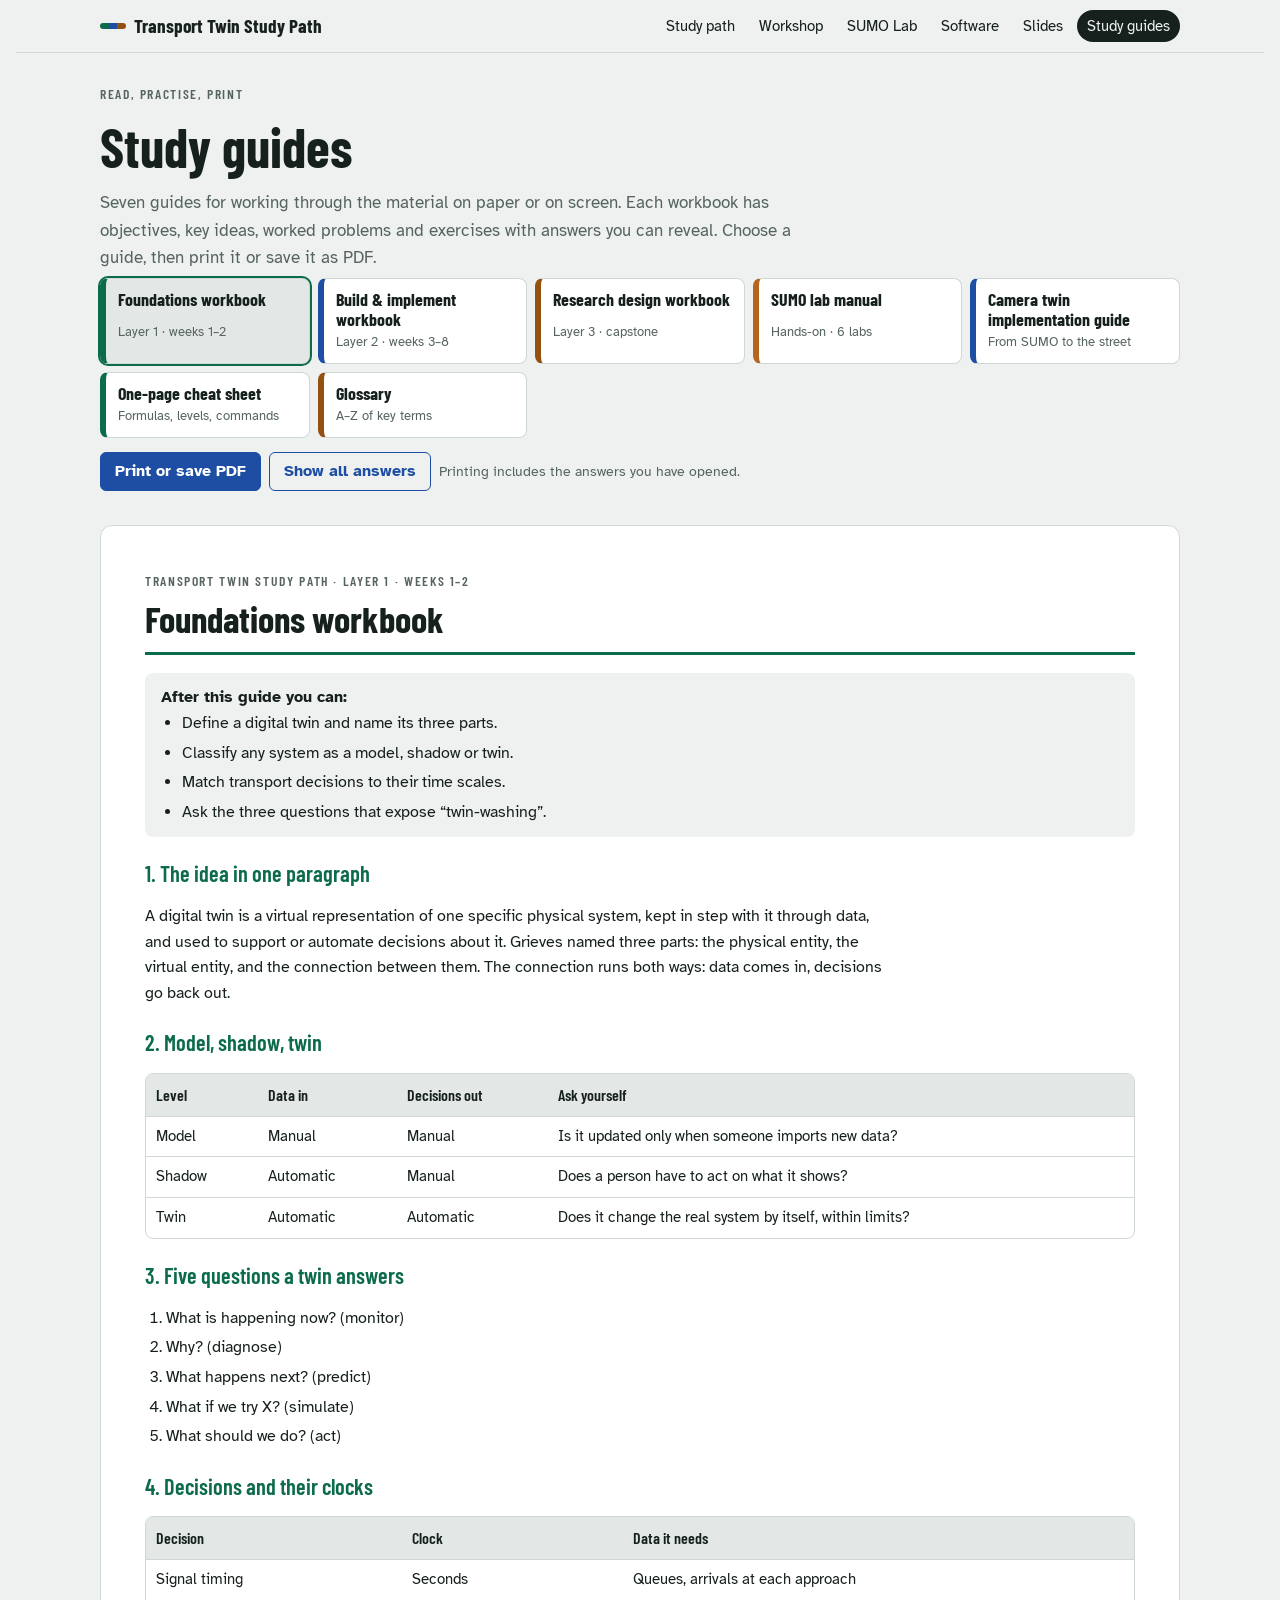
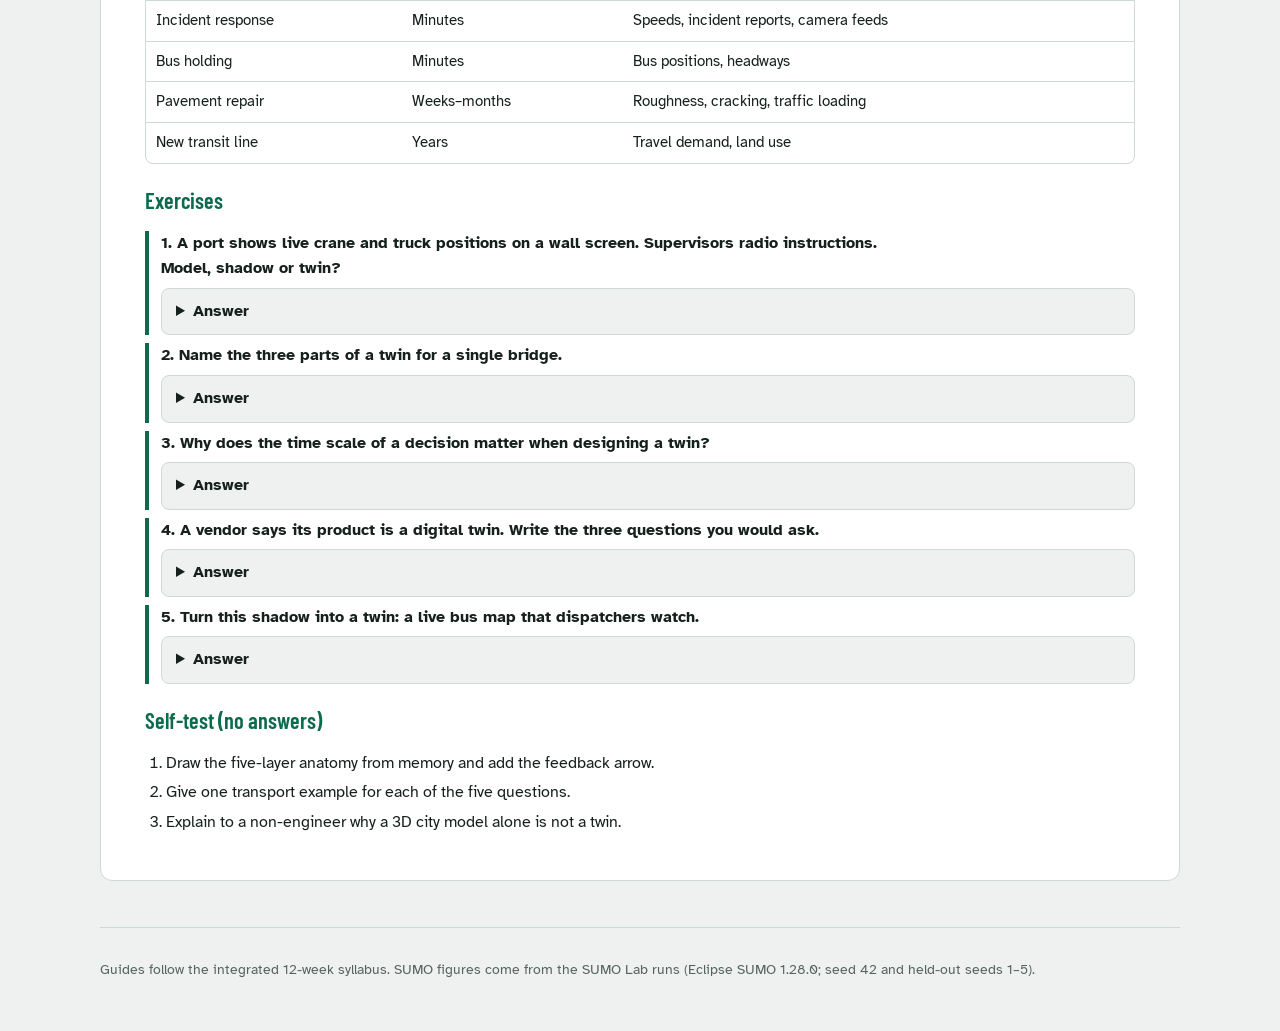
==== guides.html @ 7807d3e2 "Add workshop, SUMO Lab, software guide, slides, study guides; 20-question quizzes" ====
<!doctype html>
<html lang="en">
<head>
<meta charset="utf-8">
<meta name="viewport" content="width=device-width, initial-scale=1, viewport-fit=cover">
<title>Study guides · Transport Twin Study Path</title>
<meta name="description" content="Printable study guides and workbooks on digital twins for transportation, including a SUMO lab manual, a camera twin implementation guide and a one-page cheat sheet.">
<link rel="preconnect" href="https://fonts.googleapis.com">
<link rel="preconnect" href="https://fonts.gstatic.com" crossorigin>
<link rel="stylesheet" href="https://fonts.googleapis.com/css2?family=Barlow+Condensed:wght@500;600;700&family=Atkinson+Hyperlegible:ital,wght@0,400;0,700;1,400&family=JetBrains+Mono:wght@400;600&display=swap">
<link rel="stylesheet" href="site.css">
<style>
.shelf{display:grid;grid-template-columns:repeat(auto-fit,minmax(min(100%,200px),1fr));gap:8px}
.shelf button{text-align:left;border:1px solid var(--line);background:var(--surface);border-radius:8px;padding:10px 12px;display:grid;gap:2px;border-left:6px solid var(--c)}
.shelf button b{font-family:var(--f-display);font-size:1.12rem;line-height:1.15}
.shelf button span{font-size:.82rem;color:var(--muted)}
.shelf button[aria-pressed="true"]{background:var(--sunk);outline:2px solid var(--c)}
.doc{background:var(--surface);border:1px solid var(--line);border-radius:12px;padding:clamp(18px,4vw,44px);display:grid;gap:18px;min-width:0}
.doc header{display:grid;gap:6px;border-bottom:3px solid var(--c);padding-bottom:14px}
.doc h2{font-size:2.3rem}
.doc h3{color:var(--c);margin-top:6px}
.doc p,.doc li{max-width:74ch}
.doc ul,.doc ol{margin:0;padding-left:1.3em;display:grid;gap:4px}
.doc .obj{background:var(--bg);border-radius:8px;padding:12px 16px}
.doc .formula{font-family:var(--f-mono);background:var(--sunk);border-radius:6px;padding:10px 14px;overflow-x:auto}
.doc details{border:1px solid var(--line);border-radius:8px;padding:10px 14px;background:var(--bg)}
.doc details summary{cursor:pointer;font-weight:700}
.doc details[open] summary{margin-bottom:6px}
.doc .ex{display:grid;gap:8px}
.doc .ex > div{border-left:4px solid var(--c);padding-left:12px;display:grid;gap:6px}
.doc .write{border-bottom:1px dashed var(--muted);min-height:1.6em}
.doc .two{display:grid;grid-template-columns:repeat(auto-fit,minmax(min(100%,300px),1fr));gap:12px}
.doc .card{border:1px solid var(--line);border-radius:8px;padding:12px 14px;display:grid;gap:6px;align-content:start}
.doc .card h4{color:var(--c)}
.doc .check li{list-style:none;margin-left:-1.2em}
.doc .check li::before{content:"☐  ";font-family:var(--f-mono)}
.doc dl{display:grid;grid-template-columns:minmax(140px,max-content) 1fr;gap:6px 16px;margin:0}
.doc dt{font-weight:700}
.doc dd{margin:0}
@media (max-width:560px){.doc dl{grid-template-columns:1fr}.doc dd{margin-bottom:6px}}
.tools{display:flex;gap:8px;flex-wrap:wrap;align-items:center}
@media print{
  body{padding:0;background:#fff}
  .sitebar,.hero,.shelf,.tools,footer{display:none!important}
  .doc{border:0;padding:0}
  .doc details{border:0;padding:0}
  .doc details > summary{list-style:none}
  .doc h3{break-after:avoid}
  .doc .card,.doc .ex > div,table{break-inside:avoid}
}
</style>
</head>
<body>
<header class="sitebar"><div class="in">
  <a class="brand" href="index.html"><i></i>Transport Twin Study Path</a>
  <nav aria-label="Site"><a href="index.html">Study path</a><a href="workshop.html">Workshop</a><a href="sumo.html">SUMO Lab</a><a href="software.html">Software</a><a href="slides.html">Slides</a><a href="guides.html" aria-current="page">Study guides</a></nav>
</div></header>
<div class="wrap">
<section class="hero">
  <span class="eyebrow">Read, practise, print</span>
  <h1>Study guides</h1>
  <p class="lede">Seven guides for working through the material on paper or on screen. Each workbook has objectives, key ideas, worked problems and exercises with answers you can reveal. Choose a guide, then print it or save it as PDF.</p>
</section>
<div class="shelf" id="shelf"></div>
<div class="tools" style="margin-top:14px"><button class="btn" id="print">Print or save PDF</button><button class="btn ghost" id="reveal">Show all answers</button><span class="note">Printing includes the answers you have opened.</span></div>
<section class="blk"><article class="doc" id="doc"></article></section>
<footer class="site">Guides follow the integrated 12-week syllabus. SUMO figures come from the SUMO Lab runs (Eclipse SUMO 1.28.0; seed 42 and held-out seeds 1–5).</footer>
</div>
<script>
const ans=(q,a)=>`<div><p><b>${q}</b></p><details><summary>Answer</summary><p>${a}</p></details></div>`;
const G={
g1:{t:"Foundations workbook",s:"Layer 1 · weeks 1–2",c:"--l1",h:`
<div class="obj"><b>After this guide you can:</b><ul><li>Define a digital twin and name its three parts.</li><li>Classify any system as a model, shadow or twin.</li><li>Match transport decisions to their time scales.</li><li>Ask the three questions that expose “twin-washing”.</li></ul></div>
<h3>1. The idea in one paragraph</h3><p>A digital twin is a virtual representation of one specific physical system, kept in step with it through data, and used to support or automate decisions about it. Grieves named three parts: the physical entity, the virtual entity, and the connection between them. The connection runs both ways: data comes in, decisions go back out.</p>
<h3>2. Model, shadow, twin</h3><div class="tbl"><table><thead><tr><th>Level</th><th>Data in</th><th>Decisions out</th><th>Ask yourself</th></tr></thead><tbody><tr><td>Model</td><td>Manual</td><td>Manual</td><td>Is it updated only when someone imports new data?</td></tr><tr><td>Shadow</td><td>Automatic</td><td>Manual</td><td>Does a person have to act on what it shows?</td></tr><tr><td>Twin</td><td>Automatic</td><td>Automatic</td><td>Does it change the real system by itself, within limits?</td></tr></tbody></table></div>
<h3>3. Five questions a twin answers</h3><ol><li>What is happening now? (monitor)</li><li>Why? (diagnose)</li><li>What happens next? (predict)</li><li>What if we try X? (simulate)</li><li>What should we do? (act)</li></ol>
<h3>4. Decisions and their clocks</h3><div class="tbl"><table><thead><tr><th>Decision</th><th>Clock</th><th>Data it needs</th></tr></thead><tbody><tr><td>Signal timing</td><td>Seconds</td><td>Queues, arrivals at each approach</td></tr><tr><td>Incident response</td><td>Minutes</td><td>Speeds, incident reports, camera feeds</td></tr><tr><td>Bus holding</td><td>Minutes</td><td>Bus positions, headways</td></tr><tr><td>Pavement repair</td><td>Weeks–months</td><td>Roughness, cracking, traffic loading</td></tr><tr><td>New transit line</td><td>Years</td><td>Travel demand, land use</td></tr></tbody></table></div>
<h3>Exercises</h3><div class="ex">
${ans("1. A port shows live crane and truck positions on a wall screen. Supervisors radio instructions. Model, shadow or twin?","Shadow. Data flows in automatically; decisions go back by people.")}
${ans("2. Name the three parts of a twin for a single bridge.","The physical bridge; a virtual model of it (geometry, materials, condition, loads); and the connection: sensor data in (strain, vibration, inspections) and decisions out (load limits, repair orders).")}
${ans("3. Why does the time scale of a decision matter when designing a twin?","It sets the update rate, the model detail and the latency you can accept. A signal twin needs data every second; a pavement twin can update weekly.")}
${ans("4. A vendor says its product is a digital twin. Write the three questions you would ask.","Which data flows in automatically and how often? Which decision does it change, and who or what acts on it? How is its accuracy measured against reality?")}
${ans("5. Turn this shadow into a twin: a live bus map that dispatchers watch.","Add prediction of bunching and an automatic or one-click instruction to drivers (hold or skip), then measure the effect on headways. The loop closes when decisions go back to buses without manual relaying.")}
</div>
<h3>Self-test (no answers)</h3><ol><li>Draw the five-layer anatomy from memory and add the feedback arrow.</li><li>Give one transport example for each of the five questions.</li><li>Explain to a non-engineer why a 3D city model alone is not a twin.</li></ol>`},
g2:{t:"Build & implement workbook",s:"Layer 2 · weeks 3–8",c:"--l2",h:`
<div class="obj"><b>After this guide you can:</b><ul><li>Choose data sources and standards for a twin.</li><li>Use q = k × v and the Greenshields model to estimate capacity.</li><li>Choose a simulation level and explain TraCI.</li><li>Calibrate and validate with GEH.</li><li>Plan a seven-step rollout.</li></ul></div>
<h3>1. Formulas you must know</h3>
<div class="formula">q = k × v<br>Greenshields: v = v<sub>f</sub>(1 − k/k<sub>j</sub>)   q<sub>max</sub> = v<sub>f</sub>·k<sub>j</sub>/4 at k<sub>c</sub> = k<sub>j</sub>/2<br>GEH = √( 2(M − C)² / (M + C) )   target: GEH &lt; 5 on ≥ 85% of links</div>
<h3>2. Worked problems</h3><div class="ex">
<div><p><b>Capacity.</b> A lane has v<sub>f</sub> = 90 km/h and k<sub>j</sub> = 100 veh/km.</p><p>k<sub>c</sub> = 50 veh/km; speed at capacity = 45 km/h; q<sub>max</sub> = 90 × 100 / 4 = <b>2,250 veh/h</b>.</p></div>
<div><p><b>GEH.</b> Model 450 veh/h, count 520 veh/h.</p><p>GEH = √(2 × 70² / 970) = √10.1 ≈ <b>3.2</b>: passes.</p></div>
<div><p><b>Latency budget.</b> A signal twin must decide within 2 s. Camera processing takes 0.4 s, network 0.2 s, state update 0.3 s, look-ahead simulation 1.5 s.</p><p>Total 2.4 s: too slow. Shorten the look-ahead (fewer candidates or a surrogate model) or run it continuously ahead of time.</p></div></div>
<h3>3. Choosing a simulation level</h3><div class="tbl"><table><thead><tr><th>If the decision is about…</th><th>Use</th><th>Example tool</th></tr></thead><tbody><tr><td>Lane changes, signals, ramps</td><td>Microscopic</td><td>SUMO, Vissim</td></tr><tr><td>Route choice across a city</td><td>Mesoscopic</td><td>Aimsun meso, MATSim</td></tr><tr><td>Regional strategy, fast forecasts</td><td>Macroscopic</td><td>Visum, cell transmission</td></tr><tr><td>Automated vehicle sensors</td><td>Vehicle level</td><td>CARLA + SUMO</td></tr></tbody></table></div>
<h3>4. Standards picker</h3><ul><li>Transit schedules and live data: GTFS, GTFS-Realtime, SIRI, NeTEx</li><li>Road traffic exchange: DATEX II</li><li>Signal controllers: NTCIP 1202</li><li>Smart city data: NGSI-LD (FIWARE)</li><li>3D and assets: CityGML, IFC 4.3, OpenDRIVE</li></ul>
<h3>Exercises</h3><div class="ex">
${ans("1. v<sub>f</sub> = 110 km/h, k<sub>j</sub> = 70 veh/km. Find capacity and critical density.","k<sub>c</sub> = 35 veh/km; q<sub>max</sub> = 110 × 70 / 4 = 1,925 veh/h per lane.")}
${ans("2. Model 1,800 veh/h, count 1,500 veh/h. GEH? Pass or fail?","√(2 × 300² / 3,300) = √54.5 ≈ 7.4. Fails; check demand or network coding on that link.")}
${ans("3. Why validate on days not used for calibration?","A model always fits the data it was tuned on. Only unseen data shows whether it predicts.")}
${ans("4. Which data source would you add to loops to estimate queues at a junction, and why?","Video with computer vision (or radar): loops see one point, while a camera sees the whole queue. Fusing both covers each other's blind spots.")}
${ans("5. Put these in order: close the loop; data audit; shadow first; use case; human in the loop; model and validate; scale.","Use case → data audit → shadow first → model and validate → human in the loop → close the loop → scale.")}
</div>`},
g3:{t:"Research design workbook",s:"Layer 3 · capstone",c:"--l3",h:`
<div class="obj"><b>After this guide you can:</b><ul><li>Place a study on the maturity ladder.</li><li>Pick a gap and justify it from the literature.</li><li>Write a research question, design and evaluation plan.</li><li>Name the main threats to validity.</li></ul></div>
<h3>1. The ten gaps</h3><div class="two">
<div class="card"><h4>Technical</h4><ol><li value="1">Closing the loop</li><li value="2">Data fusion and quality</li><li value="3">Interoperability and federation</li><li value="4">Whole-lifecycle twins</li><li value="8">Scale and real-time computation</li></ol></div>
<div class="card"><h4>Human, trust and organisation</h4><ol><li value="5">Human behaviour and vulnerable road users</li><li value="6">Fidelity, uncertainty and trust</li><li value="7">Security, privacy, connectivity</li><li value="9">Organisation, skills, business models</li><li value="10">Under-studied modes such as buses</li></ol></div></div>
<h3>2. Research question formula</h3><div class="formula">To what extent does [twin feature] change [measure] for [decision] on [system], compared with [baseline]?</div><p>Example: To what extent does feeding the twin camera data instead of loop data change time loss for signal timing on a three-junction corridor, compared with actuated control?</p>
<h3>3. Evaluation plan template</h3><div class="tbl"><table><thead><tr><th>Dimension</th><th>Your measure</th><th>Target or baseline</th></tr></thead><tbody><tr><td>Fidelity</td><td class="write"></td><td class="write"></td></tr><tr><td>Timeliness</td><td class="write"></td><td class="write"></td></tr><tr><td>Decision value</td><td class="write"></td><td class="write"></td></tr><tr><td>Safety</td><td class="write"></td><td class="write"></td></tr><tr><td>Robustness</td><td class="write"></td><td class="write"></td></tr><tr><td>Acceptance</td><td class="write"></td><td class="write"></td></tr></tbody></table></div>
<h3>4. Threats to validity checklist</h3><ul class="check"><li>Is the model calibrated and validated on different data?</li><li>Did you use several random seeds and report the spread?</li><li>Could demand, weather or events explain a before–after change?</li><li>Are results specific to one site? Say so.</li><li>Did you classify other studies by data flow, not by their label?</li></ul>
<h3>Exercises</h3><div class="ex">
${ans("1. A paper describes a 3D city model updated monthly from surveys and calls it a twin. Which rung?","Rung 1, a digital model: no automatic data flow in either direction.")}
${ans("2. In the SUMO Lab, a twin tuned on one seed lost 28.0 s per trip on that seed but 48.7 s on five new seeds, against 35.0 s for actuated control. Which gap and which lesson?","Gap 6, fidelity, uncertainty and trust. The lesson is overfitting: tune on training seeds or days, then report results on held-out ones.")}
${ans("3. Write a research question about gap 1 for a metro line.","To what extent does automatic dwell-time control by a twin improve headway regularity on a metro line, compared with the same twin advising controllers manually?")}
${ans("4. Name a threat to validity for a single-seed simulation result, and a fix.","Random variation may favour one controller. Run several seeds and report the mean and range; the SUMO Lab does this for five seeds.")}
</div>`},
g4:{t:"SUMO lab manual",s:"Hands-on · 6 labs",c:"--c-cam",h:`
<div class="obj"><b>After these labs you can:</b><ul><li>Build a SUMO network from plain XML.</li><li>Generate demand and place detectors.</li><li>Drive SUMO from Python with TraCI.</li><li>Run a twin controller and a camera-fed twin.</li><li>Calibrate with GEH and compare controllers fairly.</li></ul><p class="note">Files: github.com/smrahmanbd/transport-twin-study/tree/main/sumo</p></div>
<h3>Lab 0 · Set up (15 min)</h3><div class="formula">pip install eclipse-sumo traci sumolib rtree<br>python -c "import sumo; print(sumo.SUMO_HOME)"</div><p>Set the environment variable SUMO_HOME to the printed path. Check with <code>sumo --version</code>.</p>
<h3>Lab 1 · Network (20 min)</h3><ol><li>Open <code>corridor.nod.xml</code> and <code>corridor.edg.xml</code>. Sketch the corridor on paper.</li><li>Run netconvert for the fixed and actuated networks (commands in README).</li><li>Open <code>corridor_fixed.net.xml</code> in netedit and find the signal programme at J2.</li></ol><p><b>Check:</b> J2 has 4 phases: main green 42 s, yellow 3 s, side green 42 s, yellow 3 s.</p>
<h3>Lab 2 · Demand and sensors (20 min)</h3><ol><li>Run <code>make_routes.py</code>, <code>make_detectors.py</code> and <code>camera_sensor.py</code>.</li><li>Open <code>corridor.sumocfg</code> in sumo-gui and run it. Find the cameras (yellow) and the E2 detectors.</li></ol><p><b>Check:</b> 18 approach lanes have detectors.</p>
<h3>Lab 3 · Baselines (20 min)</h3><div class="formula">python run_scenario.py --controller fixed --demand medium<br>python run_scenario.py --controller actuated --demand medium</div><p><b>Expected:</b> time loss about 136 s per trip with fixed-time and about 35 s with actuated control.</p>
<h3>Lab 4 · Your first twin (40 min)</h3><ol><li>Read <code>twin_controller.py</code>. Mark the sense, estimate, decide and act parts.</li><li>Run <code>--controller twin</code> with <code>--gui</code> and watch J2 hold green for platoons.</li><li>Change <code>HORIZON</code> to 4 s and 20 s and record time loss and stops.</li></ol><p><b>Expected:</b> about 47 s time loss and 1.4 stops per trip at medium demand with the default 8 s horizon (seed 42). Fewer stops than actuated control, but more delay at this demand.</p>
<h3>Lab 5 · Camera twin (30 min)</h3><ol><li>Read <code>camera_sensor.py</code>. List its five flaws.</li><li>Run <code>--controller twin_camera</code>. Note the detection rate it reports.</li><li>Set <code>p_far=0.95</code> and the noise to 0.3 m; rerun. How do the detection rate and the time loss change?</li></ol>
<h3>Lab 6 · Calibrate and compare fairly (30 min)</h3><ol><li>Run <code>calibrate_geh.py</code>. Record the share of loops under GEH 5 before and after.</li><li>Run <code>multi_seed.py</code> and compare the range across seeds with the differences between controllers.</li></ol>
<h3>Lab report template</h3><ul class="check"><li>Question and hypothesis</li><li>What you changed (one thing per run)</li><li>Results table: time loss, stops, eastbound corridor time, across seeds</li><li>One chart</li><li>What surprised you, and one threat to validity</li></ul>`},
g5:{t:"Camera twin implementation guide",s:"From SUMO to the street",c:"--l2",h:`
<div class="obj"><b>Purpose:</b> a step-by-step checklist for turning the SUMO camera twin into a pilot on a real corridor, with what each step must deliver and how to know it is done.</div>
<div class="tbl"><table><thead><tr><th>#</th><th>Step</th><th>Deliverable</th><th>Done when</th></tr></thead><tbody>
<tr><td>1</td><td>Use case and safety rules</td><td>One-page charter: decision, owner, measures, min/max green, fallback plan</td><td>Signed by the signal owner</td></tr>
<tr><td>2</td><td>Camera siting and survey</td><td>Camera positions, coverage map, ≥ 4 surveyed ground points per camera, privacy assessment</td><td>Every approach covered 80–110 m</td></tr>
<tr><td>3</td><td>Detection and tracking</td><td>Edge computer running a detector (e.g. YOLO) and tracker (e.g. ByteTrack)</td><td>≥ 90% of vehicles detected in a manual count sample</td></tr>
<tr><td>4</td><td>Pixels to lanes</td><td>Homography per camera, lane map matching</td><td>Median position error ≤ 1.5 m on surveyed points</td></tr>
<tr><td>5</td><td>Streaming</td><td>MQTT topics, message schema, clock sync (NTP/PTP)</td><td>End-to-end latency ≤ 1 s, 99.5% message delivery</td></tr>
<tr><td>6</td><td>Twin synchronisation</td><td>SUMO model fed by detections; demand recalibrated every 15 min</td><td>Queue lengths within ±2 vehicles of video review</td></tr>
<tr><td>7</td><td>Decision logic</td><td>Controller with look-ahead tests; logged reasons</td><td>Beats actuated control in calibrated simulation over ≥ 5 seeds</td></tr>
<tr><td>8</td><td>Safety shell and actuation</td><td>Interface to the controller (NTCIP 1202 or vendor API) sending only extend or end-green</td><td>Fallback to normal plan when messages stop, tested</td></tr>
<tr><td>9</td><td>Shadow mode</td><td>2–4 weeks of logged recommendations next to actual signal behaviour</td><td>Operators agree on failure cases and fixes</td></tr>
<tr><td>10</td><td>Closed loop and evaluation</td><td>Control on agreed hours; matched-day comparison</td><td>Delay, stops and safety conflicts reported with uncertainty</td></tr></tbody></table></div>
<h3>Key code fragments</h3>
<p><b>Pixels to road coordinates</b></p><pre class="code">H, _ = cv2.findHomography(np.float32(pixel_pts), np.float32(road_pts))
u, v = (x1 + x2) / 2, y2                      # bottom-centre of the box
p = H @ np.array([u, v, 1.0]); x, y = p[0] / p[2], p[1] / p[2]</pre>
<p><b>Publishing detections</b></p><pre class="code">client.publish("corridor/cameras/J2", json.dumps(
    {"cam": "cam_J2", "t": time.time(), "dets": dets}), qos=1)</pre>
<p><b>Mirroring tracked vehicles in SUMO</b></p><pre class="code">traci.vehicle.moveToXY(f"cam{d['track']}", "", -1, d["x"], d["y"], keepRoute=2)</pre>
<h3>Risks to plan for</h3><div class="two"><div class="card"><h4>Technical</h4><ul><li>Night, rain, glare and dirty lenses lower detection</li><li>Occlusion in long queues (detection fell from 84% to 56% between low and high demand in the SUMO Lab)</li><li>Camera movement after maintenance breaks the homography</li></ul></div><div class="card"><h4>Organisational</h4><ul><li>Who may change signal timings automatically</li><li>Privacy approvals for video processing</li><li>Who maintains the models after the pilot</li></ul></div></div>`},
cheat:{t:"One-page cheat sheet",s:"Formulas, levels, commands",c:"--l1",h:`
<div class="two">
<div class="card"><h4>Levels</h4><p><b>Model</b> manual ⇄ manual · <b>Shadow</b> auto → manual · <b>Twin</b> auto ⇄ auto</p><p>Five questions: now · why · next · what if · act</p></div>
<div class="card"><h4>Traffic flow</h4><p class="mono">q = k·v · q<sub>max</sub> = v<sub>f</sub>k<sub>j</sub>/4 · k<sub>c</sub> = k<sub>j</sub>/2</p><p>Motorway lane capacity ≈ 1,800–2,200 veh/h</p></div>
<div class="card"><h4>Calibration</h4><p class="mono">GEH = √(2(M−C)²/(M+C))</p><p>GEH &lt; 5 on ≥ 85% of links · travel time within 15% on ≥ 85% of routes</p></div>
<div class="card"><h4>Simulation levels</h4><p>Macro: regions · Meso: city · Micro: corridor · Vehicle: AV sensors</p></div>
<div class="card"><h4>Standards</h4><p>GTFS(-RT), SIRI, NeTEx · DATEX II · NTCIP · NGSI-LD · CityGML · IFC 4.3 · OpenDRIVE · SAE J2735</p></div>
<div class="card"><h4>Rollout</h4><p>Use case → audit → shadow → validate → human in loop → close loop → scale</p></div>
<div class="card"><h4>SUMO commands</h4><pre class="code">netconvert -n x.nod.xml -e x.edg.xml -o x.net.xml
sumo-gui -c corridor.sumocfg
python run_scenario.py --controller twin --gui</pre></div>
<div class="card"><h4>TraCI calls</h4><pre class="code">traci.simulationStep()
traci.lanearea.getJamLengthVehicle(det)
traci.vehicle.getPosition(veh)
traci.trafficlight.setPhase(tls, i)
traci.trafficlight.setPhaseDuration(tls, s)</pre></div>
<div class="card"><h4>Evaluate a twin on</h4><p>Fidelity · timeliness · decision value · safety · robustness · acceptance</p></div>
<div class="card"><h4>A research question names</h4><p>The decision + the gap + the evidence</p></div>
</div>`},
gloss:{t:"Glossary",s:"A–Z of key terms",c:"--l3",h:`<dl>
<dt>Actuated control</dt><dd>Signals that extend or end green based on local detector gaps.</dd>
<dt>APC / AVL</dt><dd>Automatic passenger counting / automatic vehicle location on buses.</dd>
<dt>Calibration</dt><dd>Adjusting model inputs and parameters so outputs match observations.</dd>
<dt>Capacity</dt><dd>The maximum sustainable flow on a lane or road.</dd>
<dt>Co-simulation</dt><dd>Running two simulators together, such as SUMO with CARLA.</dd>
<dt>Critical density</dt><dd>The density at which flow peaks.</dd>
<dt>Data assimilation</dt><dd>Updating a model's state estimate with new observations.</dd>
<dt>DATEX II</dt><dd>European standard for exchanging road traffic information.</dd>
<dt>Digital model / shadow / twin</dt><dd>No automatic data flow / automatic flow in only / automatic flow both ways.</dd>
<dt>E1 / E2 detector</dt><dd>SUMO induction loop (a point) / lane-area detector (a stretch of lane).</dd>
<dt>Federated twin</dt><dd>Several organisations' twins exchanging state and decisions.</dd>
<dt>GEH</dt><dd>Statistic comparing modelled and counted flows; under 5 is a good match.</dd>
<dt>GTFS-Realtime</dt><dd>Standard feed of live transit positions, delays and alerts.</dd>
<dt>Homography</dt><dd>A mapping from image pixels to positions on the road plane.</dd>
<dt>IFC 4.3</dt><dd>BIM standard that covers roads, rail and bridges.</dd>
<dt>Map matching</dt><dd>Assigning a measured position to a lane or road.</dd>
<dt>MQTT</dt><dd>Lightweight publish–subscribe messaging, common for sensors.</dd>
<dt>NGSI-LD</dt><dd>ETSI context-information API used by FIWARE platforms.</dd>
<dt>NTCIP 1202</dt><dd>US standard objects for communicating with signal controllers.</dd>
<dt>Occlusion</dt><dd>A camera's view of one vehicle blocked by another.</dd>
<dt>OD matrix</dt><dd>Trips between every pair of zones.</dd>
<dt>Platoon</dt><dd>A group of vehicles travelling together, often released by a signal.</dd>
<dt>Safety surrogate</dt><dd>A conflict measure, such as time-to-collision, used instead of crash counts.</dd>
<dt>Shadow mode</dt><dd>Running a twin that only recommends while people keep control.</dd>
<dt>Surrogate model</dt><dd>A fast machine-learning approximation of a slow simulator.</dd>
<dt>Time loss</dt><dd>Extra travel time compared with driving the route at free speed.</dd>
<dt>TraCI</dt><dd>SUMO's interface for reading and controlling a running simulation.</dd>
<dt>Validation</dt><dd>Testing a calibrated model on data not used for calibration.</dd></dl>`}
};
const $=s=>document.querySelector(s);
let cur="g1";
$("#shelf").innerHTML=Object.entries(G).map(([k,g])=>`<button data-k="${k}" style="--c:var(${g.c})" aria-pressed="${k===cur}"><b>${g.t}</b><span>${g.s}</span></button>`).join("");
function show(k){cur=k;const g=G[k];document.querySelectorAll("#shelf button").forEach(b=>b.setAttribute("aria-pressed",String(b.dataset.k===k)));
  const d=$("#doc"); d.style.setProperty("--c",`var(${g.c})`);
  d.innerHTML=`<header><span class="eyebrow">Transport Twin Study Path · ${g.s}</span><h2>${g.t}</h2></header>${g.h}`;
  try{history.replaceState(null,"","#"+k)}catch(e){}}
document.querySelectorAll("#shelf button").forEach(b=>b.onclick=()=>show(b.dataset.k));
$("#print").onclick=()=>window.print();
$("#reveal").onclick=()=>document.querySelectorAll("#doc details").forEach(d=>d.open=true);
const h=(location.hash||"").slice(1); show(G[h]?h:"g1");
</script>
</body>
</html>
---- site.css ----
/* Shared styles for SUMO Lab, Slides and Study guides.
   Layout: one centred column with a sticky site bar; colours follow highway guide signs. */
:root{
  --bg:#eef1f0; --surface:#ffffff; --sunk:#e3e8e6; --ink:#16201c; --muted:#56645f; --line:#cfd8d4;
  --l1:#0b6b4c; --l1-soft:#dcefe6; --l2:#1d4ea3; --l2-soft:#dde6f6; --l3:#94500f; --l3-soft:#f4e6d6;
  --on-acc:#ffffff; --sign:#e8b52a; --good:#1c7a3c; --good-soft:#dcf0e1; --bad:#b3261e; --bad-soft:#f8e0dd;
  --c-fixed:#7a8682; --c-act:#1d4ea3; --c-twin:#0b6b4c; --c-cam:#b5651d;
  --f-display:"Barlow Condensed","Arial Narrow",Arial,sans-serif;
  --f-body:"Atkinson Hyperlegible",system-ui,-apple-system,"Segoe UI",sans-serif;
  --f-mono:"JetBrains Mono",ui-monospace,SFMono-Regular,Menlo,monospace;
  --acc:var(--l2); --acc-soft:var(--l2-soft);
  color-scheme:light;
}
@media (prefers-color-scheme: dark){:root:not([data-theme="light"]){
  --bg:#0f1513; --surface:#17201c; --sunk:#1e2925; --ink:#e4ebe8; --muted:#9aaaa4; --line:#2c3833;
  --l1:#3cbf8a; --l1-soft:#173229; --l2:#78a2f0; --l2-soft:#1a2740; --l3:#e59c55; --l3-soft:#352616;
  --on-acc:#0d1311; --sign:#f0c445; --good:#5cc97f; --good-soft:#163323; --bad:#ff8a80; --bad-soft:#3a1a18;
  --c-fixed:#9aa8a3; --c-act:#78a2f0; --c-twin:#3cbf8a; --c-cam:#e59c55; color-scheme:dark}}
:root[data-theme="dark"]{
  --bg:#0f1513; --surface:#17201c; --sunk:#1e2925; --ink:#e4ebe8; --muted:#9aaaa4; --line:#2c3833;
  --l1:#3cbf8a; --l1-soft:#173229; --l2:#78a2f0; --l2-soft:#1a2740; --l3:#e59c55; --l3-soft:#352616;
  --on-acc:#0d1311; --sign:#f0c445; --good:#5cc97f; --good-soft:#163323; --bad:#ff8a80; --bad-soft:#3a1a18;
  --c-fixed:#9aa8a3; --c-act:#78a2f0; --c-twin:#3cbf8a; --c-cam:#e59c55; color-scheme:dark}
*{box-sizing:border-box}
html{scroll-behavior:smooth}
@media (prefers-reduced-motion: reduce){html{scroll-behavior:auto}*{transition:none!important;animation:none!important}}
body{margin:0;background:var(--bg);color:var(--ink);font-family:var(--f-body);font-size:16px;line-height:1.6;
  padding-left:max(16px,env(safe-area-inset-left,0px));padding-right:max(16px,env(safe-area-inset-right,0px))}
[hidden]{display:none!important}
img{max-width:100%}
.wrap{max-width:1080px;margin:0 auto}
h1,h2,h3,h4{font-family:var(--f-display);line-height:1.1;text-wrap:balance;margin:0}
h1{font-size:clamp(2.3rem,6vw,3.4rem);font-weight:700}
h2{font-size:2rem;font-weight:700}
h3{font-size:1.4rem;font-weight:600}
h4{font-size:1.15rem;font-weight:600}
p{margin:0}
a{color:var(--acc)}
.eyebrow{font-family:var(--f-display);text-transform:uppercase;letter-spacing:.12em;font-size:.85rem;font-weight:600;color:var(--muted)}
.muted{color:var(--muted)}
code,.mono{font-family:var(--f-mono);font-size:.88em}
:focus-visible{outline:3px solid var(--sign);outline-offset:2px}
button{font:inherit;color:inherit;cursor:pointer}

/* site bar */
body::before{content:"";position:fixed;inset:0 0 auto;height:env(safe-area-inset-top,0px);z-index:10;background:var(--bg)}
.sitebar{position:sticky;top:env(safe-area-inset-top,0px);z-index:6;background:var(--bg);border-bottom:1px solid var(--line)}
.sitebar .in{max-width:1080px;margin:0 auto;display:flex;gap:6px 18px;align-items:center;flex-wrap:wrap;padding-block:10px}
.sitebar .brand{font-family:var(--f-display);font-weight:700;font-size:1.2rem;text-decoration:none;color:var(--ink);margin-right:auto;display:flex;gap:8px;align-items:center}
.sitebar .brand i{display:inline-block;width:26px;height:6px;border-radius:3px;background:linear-gradient(90deg,var(--l1) 0 33%,var(--l2) 33% 66%,var(--l3) 66%)}
.sitebar nav{display:flex;gap:4px;flex-wrap:wrap}
.sitebar nav a{text-decoration:none;color:var(--ink);padding:4px 10px;border-radius:999px;font-size:.95rem}
.sitebar nav a:hover{background:var(--sunk)}
.sitebar nav a[aria-current="page"]{background:var(--ink);color:var(--bg)}

/* common blocks */
.hero{padding-block:30px 6px;display:grid;gap:12px}
.hero .lede{max-width:66ch;color:var(--muted);font-size:1.08rem}
section.blk{padding-block:34px 6px;display:grid;gap:16px;scroll-margin-top:70px}
.blk-head{display:grid;gap:4px}
.blk-head p{color:var(--muted);max-width:68ch}
.panel{background:var(--surface);border:1px solid var(--line);border-radius:10px;padding:16px 18px;display:grid;gap:10px;min-width:0}
.panel ul,.panel ol{margin:0;padding-left:1.3em;display:grid;gap:4px}
.tbl{overflow-x:auto;border:1px solid var(--line);border-radius:8px}
table{border-collapse:collapse;width:100%;font-size:.93rem;min-width:520px}
th,td{text-align:left;vertical-align:top;padding:8px 10px;border-bottom:1px solid var(--line)}
th{font-family:var(--f-display);font-weight:600;font-size:1rem;background:var(--sunk)}
td.num,th.num{text-align:right;font-variant-numeric:tabular-nums;font-family:var(--f-mono);font-size:.88rem}
tr:last-child td{border-bottom:0}
pre.code{margin:0;font-family:var(--f-mono);font-size:.83rem;line-height:1.5;background:var(--sunk);border-radius:8px;padding:14px;overflow-x:auto;white-space:pre}
.btn{border:1px solid var(--acc);background:var(--acc);color:var(--on-acc);border-radius:6px;padding:6px 14px;font-weight:700;text-decoration:none;display:inline-block}
.btn.ghost{background:transparent;color:var(--acc)}
.seg{display:inline-flex;flex-wrap:wrap;border:1px solid var(--line);border-radius:8px;overflow:hidden}
.seg button{border:0;background:var(--surface);padding:6px 12px;border-right:1px solid var(--line);font-size:.93rem}
.seg button:last-child{border-right:0}
.seg button[aria-pressed="true"]{background:var(--ink);color:var(--bg)}
.grid2{display:grid;grid-template-columns:repeat(auto-fit,minmax(min(100%,320px),1fr));gap:14px}
.stats{display:grid;grid-template-columns:repeat(auto-fit,minmax(140px,1fr));gap:8px}
.stat{background:var(--bg);border-radius:8px;padding:8px 12px}
.stat .v{font-family:var(--f-mono);font-weight:600;font-size:1.25rem;font-variant-numeric:tabular-nums}
.stat .k{font-size:.8rem;color:var(--muted)}
.note{font-size:.9rem;color:var(--muted)}
.callout{background:var(--acc-soft);border-left:5px solid var(--sign);border-radius:6px;padding:12px 16px}
footer.site{padding-block:30px 50px;border-top:1px solid var(--line);margin-top:40px;font-size:.9rem;color:var(--muted)}
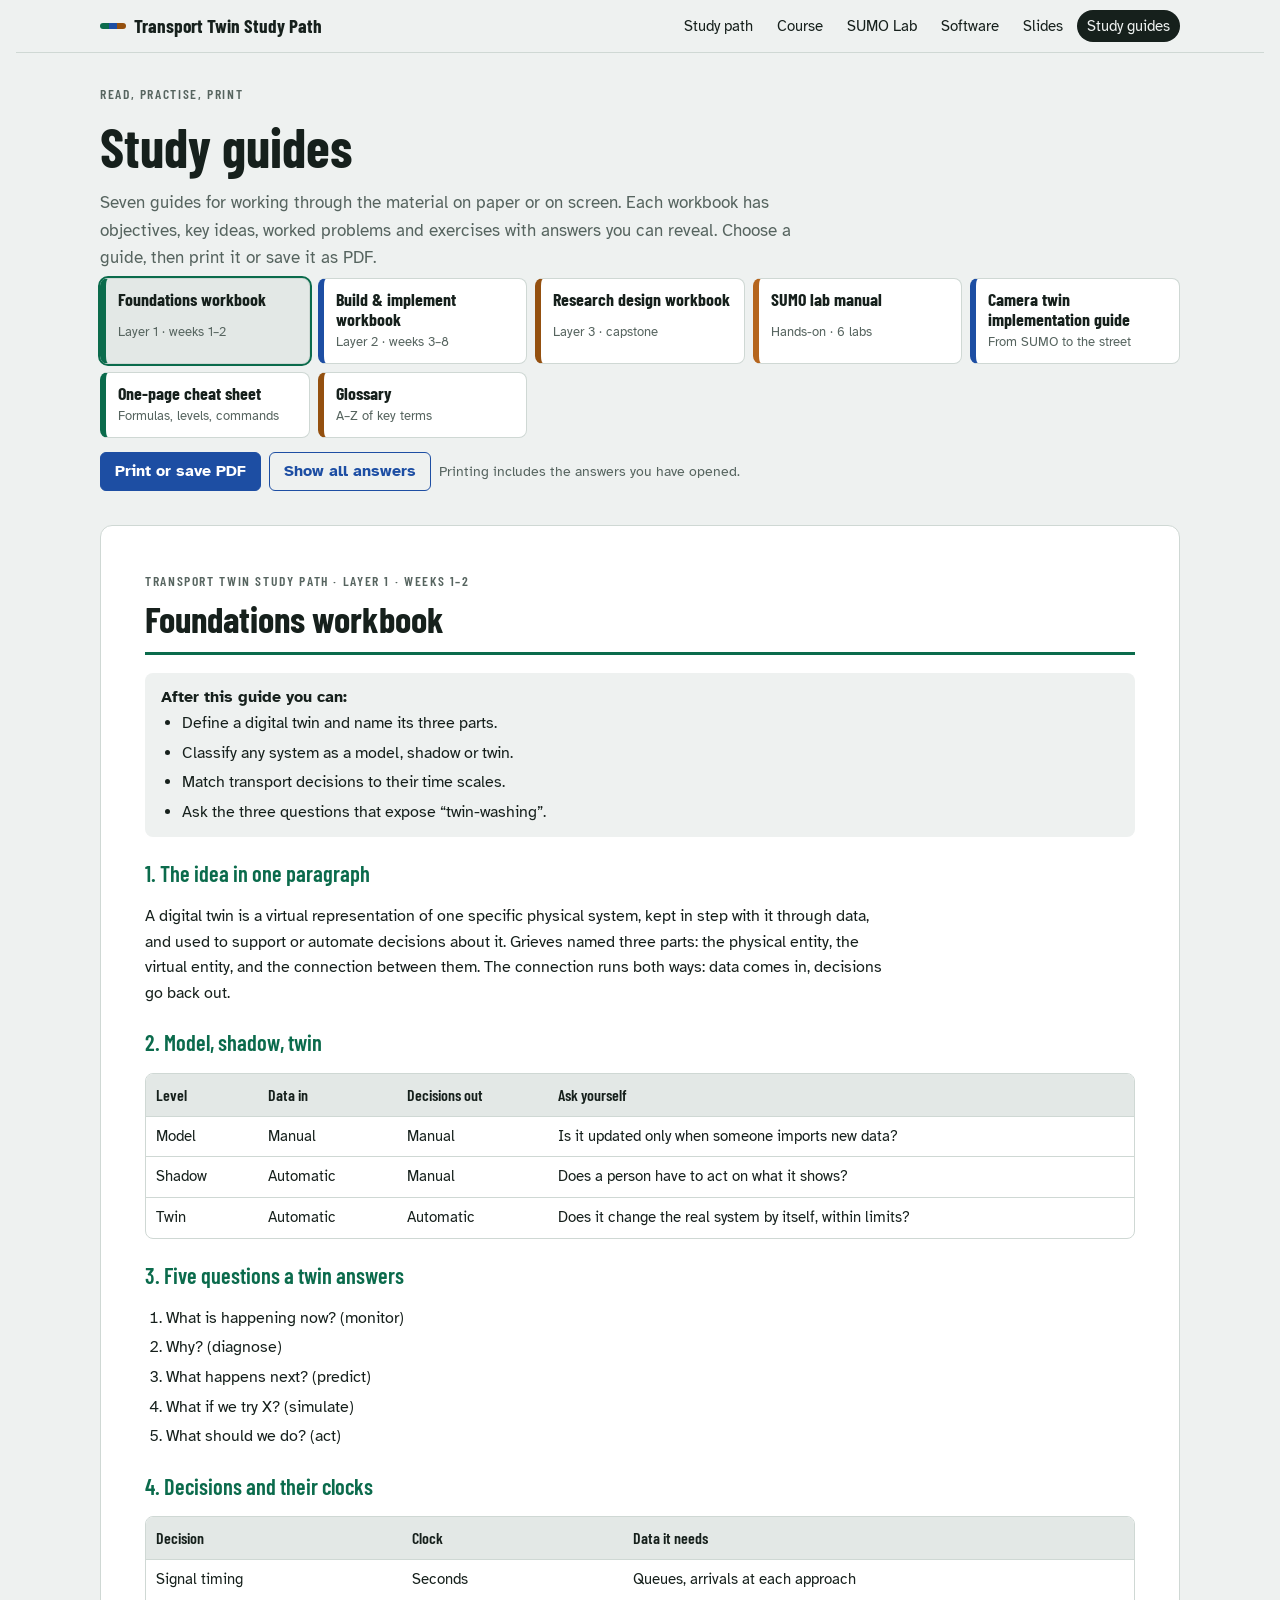
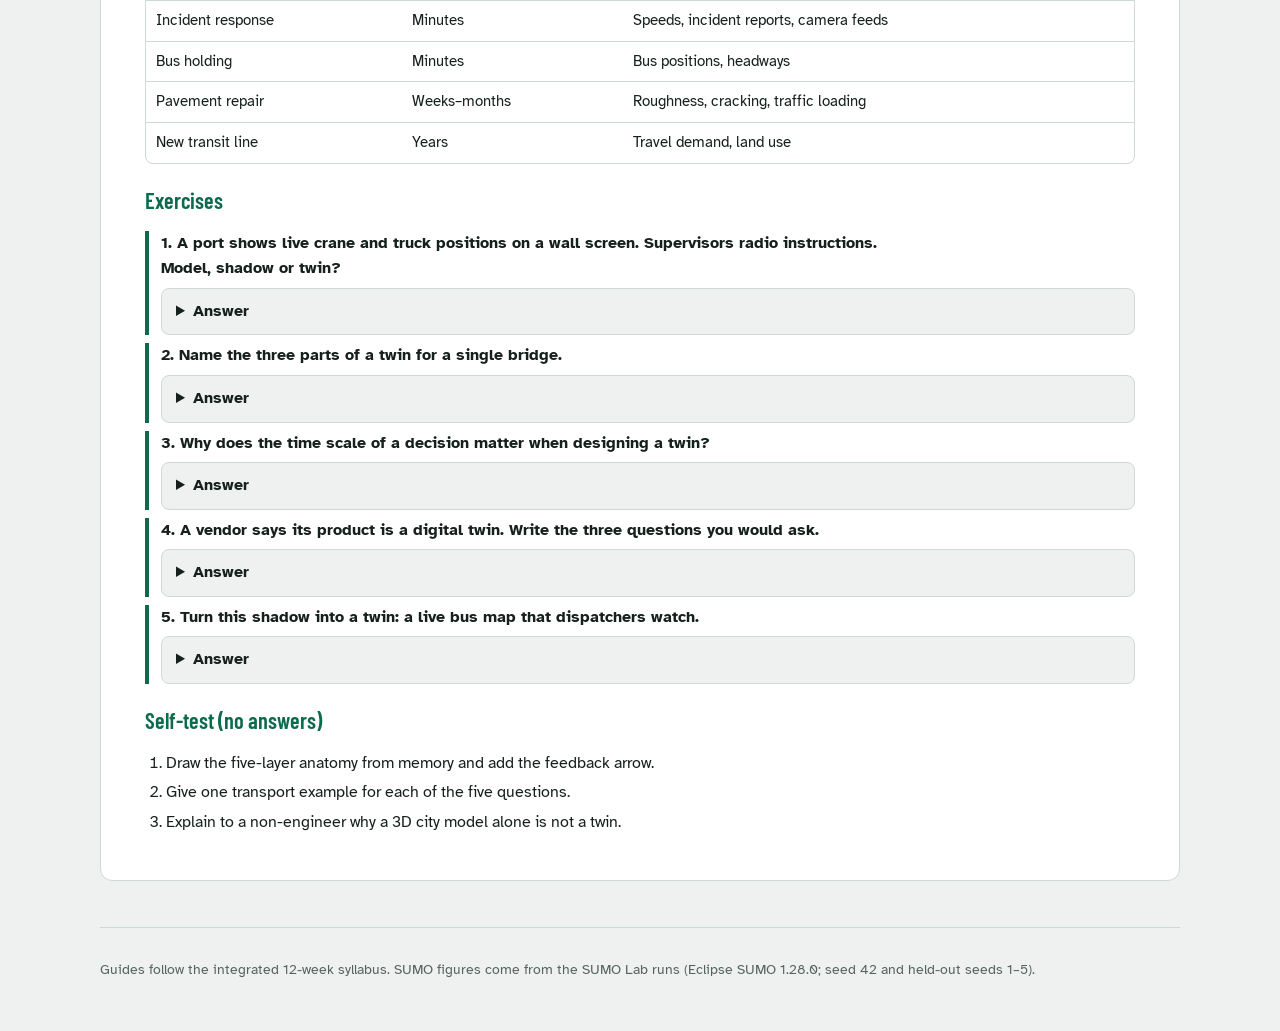
==== commit 1b1dc0ea: "Replace workshop with 12-module course" ====
--- a/guides.html
+++ b/guides.html
@@ -53,7 +53,7 @@
 <body>
 <header class="sitebar"><div class="in">
   <a class="brand" href="index.html"><i></i>Transport Twin Study Path</a>
-  <nav aria-label="Site"><a href="index.html">Study path</a><a href="workshop.html">Workshop</a><a href="sumo.html">SUMO Lab</a><a href="software.html">Software</a><a href="slides.html">Slides</a><a href="guides.html" aria-current="page">Study guides</a></nav>
+  <nav aria-label="Site"><a href="index.html">Study path</a><a href="course.html">Course</a><a href="sumo.html">SUMO Lab</a><a href="software.html">Software</a><a href="slides.html">Slides</a><a href="guides.html" aria-current="page">Study guides</a></nav>
 </div></header>
 <div class="wrap">
 <section class="hero">
